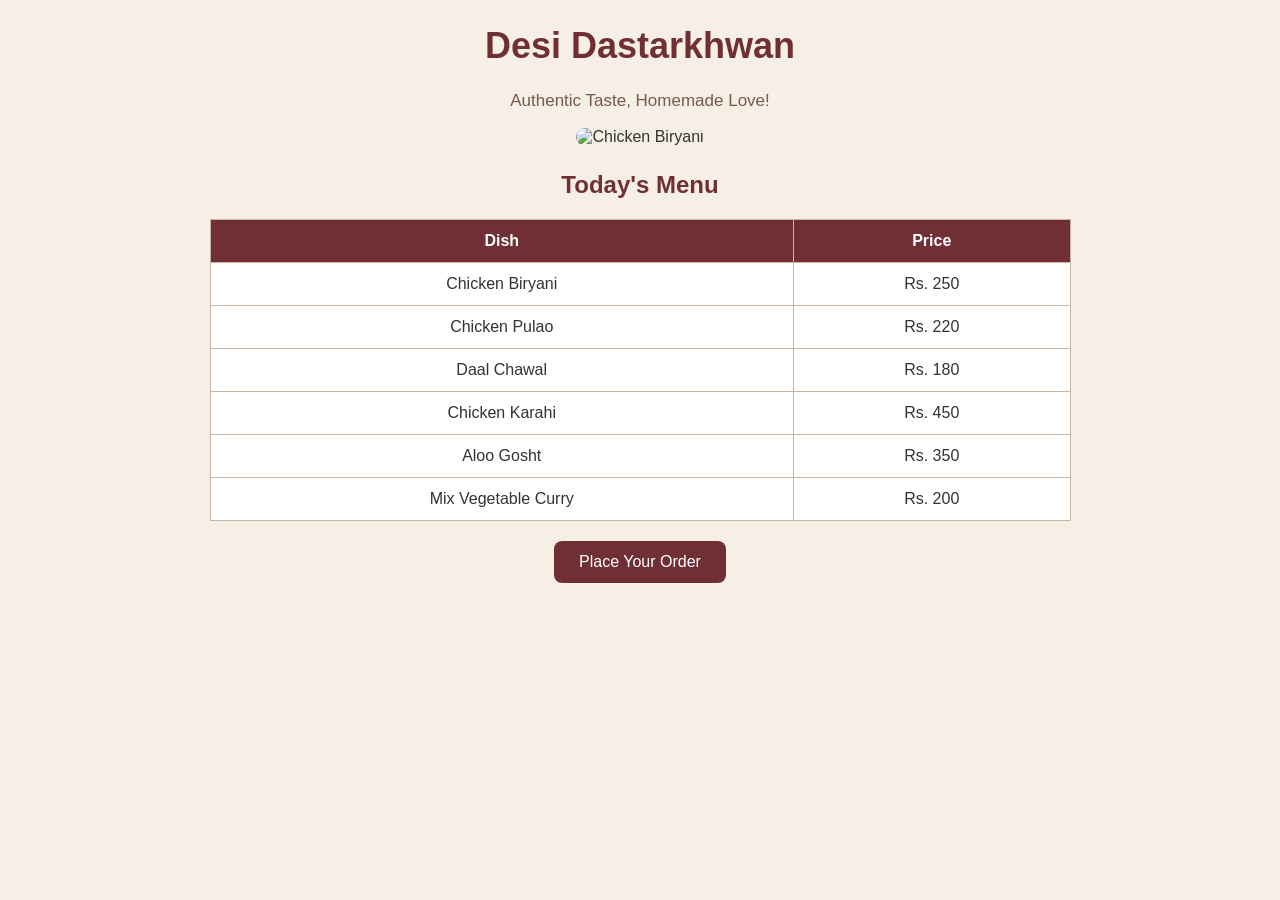
==== index.html @ 455e15aa "ADD lab 11 page" ====
<!--
Muhammad ahmed
26i-3040
A
-->

<!DOCTYPE html>
<html>

<head>
    <title>Desi Dastarkhwan</title>
    <link rel="stylesheet" href="style.css">
</head>

<body>

    <h1>Desi Dastarkhwan</h1>

    <p>Authentic Taste, Homemade Love!</p>

    <img src="images/biryani.jpg" alt="Chicken Biryani">

    <h2>Today's Menu</h2>

    <table>

        <tr>
            <th>Dish</th>
            <th>Price</th>
        </tr>

        <tr>
            <td>Chicken Biryani</td>
            <td>Rs. 250</td>
        </tr>

        <tr>
            <td>Chicken Pulao</td>
            <td>Rs. 220</td>
        </tr>

        <tr>
            <td>Daal Chawal</td>
            <td>Rs. 180</td>
        </tr>

        <tr>
            <td>Chicken Karahi</td>
            <td>Rs. 450</td>
        </tr>

        <tr>
            <td>Aloo Gosht</td>
            <td>Rs. 350</td>
        </tr>

        <tr>
            <td>Mix Vegetable Curry</td>
            <td>Rs. 200</td>
        </tr>

    </table>

    <button onclick="placeOrder()">Place Your Order</button>

    <script>

        function placeOrder() {
            window.alert("Thank you for ordering from Desi Dastarkhwan!");
        }

    </script>

</body>
</html>
---- style.css ----
/*
Muhammad ahmed
26i-3040
A
*/

body {
    background-color: #f6efe5;
    font-family: Arial, sans-serif;
    color: #333333;
    text-align: center;
    margin: 25px;
}

h1 {
    color: #702f35;
    font-size: 36px;
}

p {
    font-size: 17px;
    color: #765a4c;
}

img {
    width: 350px;
    height: 220px;
    object-fit: cover;
    border-radius: 12px;
}

h2 {
    color: #702f35;
    margin-top: 25px;
}

table {
    width: 70%;
    margin: 20px auto;
    border-collapse: collapse;
    background-color: white;
}

th, td {
    border: 1px solid #c9b5a5;
    padding: 12px;
}

th {
    background-color: #702f35;
    color: white;
}

button {
    background-color: #702f35;
    color: white;
    padding: 12px 25px;
    border: none;
    border-radius: 8px;
    font-size: 16px;
    cursor: pointer;
}
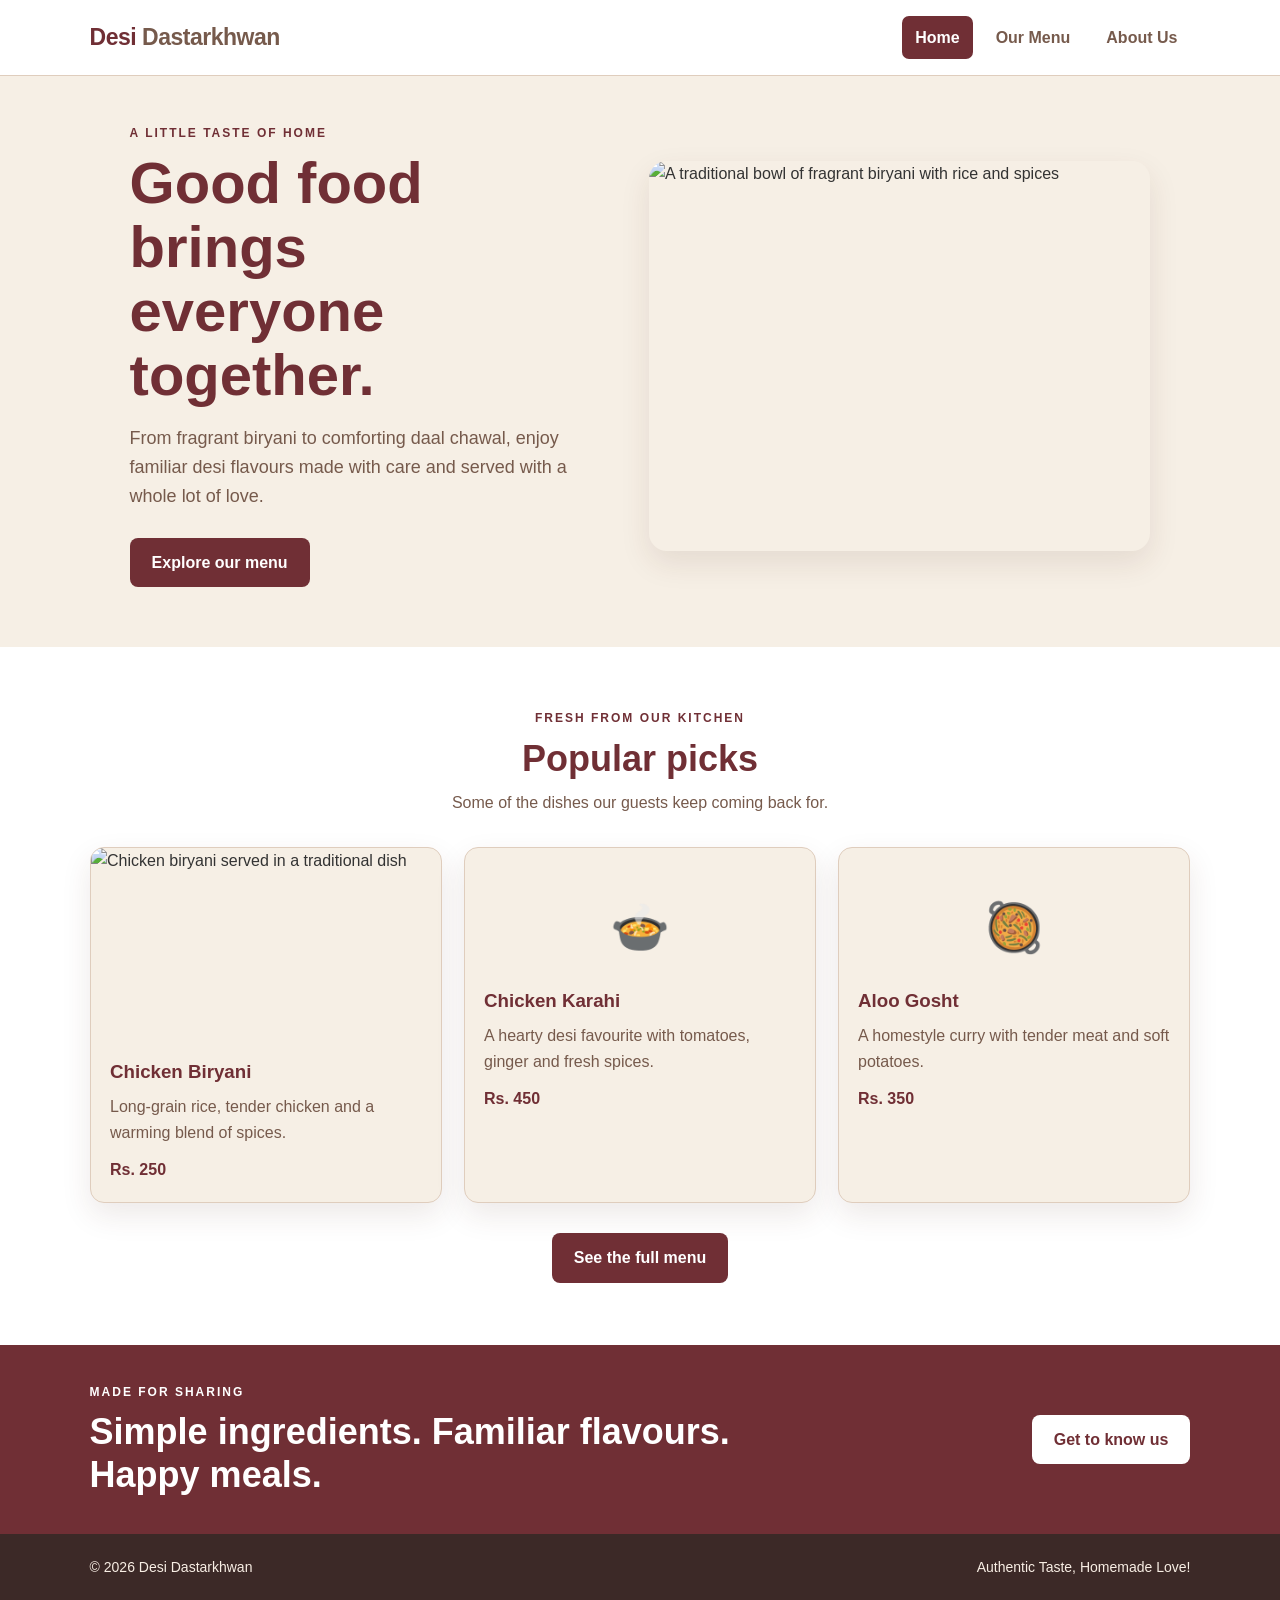
==== commit 673ab376: "all files" ====
--- a/index.html
+++ b/index.html
@@ -1,76 +1,82 @@
-
-<!--
-Muhammad ahmed
-26i-3040
-A
--->
-
 <!DOCTYPE html>
-<html>
-
+<html lang="en">
 <head>
-    <title>Desi Dastarkhwan</title>
+    <meta charset="UTF-8">
+    <meta name="viewport" content="width=device-width, initial-scale=1.0">
+    <meta name="description" content="Desi Dastarkhwan - comforting Pakistani food made with homestyle care.">
+    <title>Desi Dastarkhwan | Home</title>
     <link rel="stylesheet" href="style.css">
 </head>
+<body>
+    <header class="site-header">
+        <a class="brand" href="index.html">Desi <span>Dastarkhwan</span></a>
+        <nav aria-label="Main navigation">
+            <a class="active" href="index.html">Home</a>
+            <a href="menu.html">Our Menu</a>
+            <a href="about.html">About Us</a>
+        </nav>
+    </header>
 
-<body>
+    <main>
+        <section class="hero">
+            <div class="hero-copy">
+                <p class="eyebrow">A little taste of home</p>
+                <h1>Good food brings<br>everyone together.</h1>
+                <p>From fragrant biryani to comforting daal chawal, enjoy familiar desi flavours made with care and served with a whole lot of love.</p>
+                <a class="button-link" href="menu.html">Explore our menu</a>
+            </div>
+            <div class="hero-image">
+                <img src="images/biryani.jpg" alt="A traditional bowl of fragrant biryani with rice and spices">
+            </div>
+        </section>
 
-    <h1>Desi Dastarkhwan</h1>
+        <section class="section">
+            <div class="section-heading">
+                <p class="eyebrow">Fresh from our kitchen</p>
+                <h2>Popular picks</h2>
+                <p>Some of the dishes our guests keep coming back for.</p>
+            </div>
+            <div class="food-grid">
+                <article class="food-card">
+                    <img src="images/biryani.jpg" alt="Chicken biryani served in a traditional dish">
+                    <div class="food-card-content">
+                        <h3>Chicken Biryani</h3>
+                        <p>Long-grain rice, tender chicken and a warming blend of spices.</p>
+                        <strong>Rs. 250</strong>
+                    </div>
+                </article>
+                <article class="food-card text-card">
+                    <div class="food-icon">🍲</div>
+                    <div class="food-card-content">
+                        <h3>Chicken Karahi</h3>
+                        <p>A hearty desi favourite with tomatoes, ginger and fresh spices.</p>
+                        <strong>Rs. 450</strong>
+                    </div>
+                </article>
+                <article class="food-card text-card">
+                    <div class="food-icon">🥘</div>
+                    <div class="food-card-content">
+                        <h3>Aloo Gosht</h3>
+                        <p>A homestyle curry with tender meat and soft potatoes.</p>
+                        <strong>Rs. 350</strong>
+                    </div>
+                </article>
+            </div>
+            <div class="center-action"><a class="button-link" href="menu.html">See the full menu</a></div>
+        </section>
 
-    <p>Authentic Taste, Homemade Love!</p>
+        <section class="welcome-strip">
+            <div>
+                <p class="eyebrow">Made for sharing</p>
+                <h2>Simple ingredients. Familiar flavours. Happy meals.</h2>
+            </div>
+            <a class="button-link button-light" href="about.html">Get to know us</a>
+        </section>
+    </main>
 
-    <img src="images/biryani.jpg" alt="Chicken Biryani">
-
-    <h2>Today's Menu</h2>
-
-    <table>
-
-        <tr>
-            <th>Dish</th>
-            <th>Price</th>
-        </tr>
-
-        <tr>
-            <td>Chicken Biryani</td>
-            <td>Rs. 250</td>
-        </tr>
-
-        <tr>
-            <td>Chicken Pulao</td>
-            <td>Rs. 220</td>
-        </tr>
-
-        <tr>
-            <td>Daal Chawal</td>
-            <td>Rs. 180</td>
-        </tr>
-
-        <tr>
-            <td>Chicken Karahi</td>
-            <td>Rs. 450</td>
-        </tr>
-
-        <tr>
-            <td>Aloo Gosht</td>
-            <td>Rs. 350</td>
-        </tr>
-
-        <tr>
-            <td>Mix Vegetable Curry</td>
-            <td>Rs. 200</td>
-        </tr>
-
-    </table>
-
-    <button onclick="placeOrder()">Place Your Order</button>
-
-    <script>
-
-        function placeOrder() {
-            window.alert("Thank you for ordering from Desi Dastarkhwan!");
-        }
-
-    </script>
-
+    <footer class="site-footer">
+        <p>© 2026 Desi Dastarkhwan</p>
+        <p>Authentic Taste, Homemade Love!</p>
+    </footer>
 </body>
 </html>
--- a/style.css
+++ b/style.css
@@ -1,63 +1,272 @@
-
-/*
-Muhammad ahmed
-26i-3040
-A
-*/
+/* Desi Dastarkhwan - shared styles for all pages */
+:root {
+    --cream: #f6efe5;
+    --cream-dark: #eee1d1;
+    --maroon: #702f35;
+    --maroon-dark: #542229;
+    --brown: #765a4c;
+    --ink: #333333;
+    --white: #ffffff;
+    --border: #dfcdbd;
+    --shadow: 0 12px 30px rgba(75, 43, 34, 0.10);
+}
+
+* { box-sizing: border-box; }
+
+html { scroll-behavior: smooth; }
 
 body {
-    background-color: #f6efe5;
-    font-family: Arial, sans-serif;
-    color: #333333;
+    margin: 0;
+    background: var(--cream);
+    color: var(--ink);
+    font-family: Arial, Helvetica, sans-serif;
+    line-height: 1.6;
+}
+
+.site-header {
+    min-height: 76px;
+    padding: 14px 7%;
+    display: flex;
+    align-items: center;
+    justify-content: space-between;
+    gap: 20px;
+    background: var(--white);
+    border-bottom: 1px solid var(--border);
+}
+
+.brand {
+    color: var(--maroon);
+    font-size: 23px;
+    font-weight: 800;
+    text-decoration: none;
+    letter-spacing: -0.5px;
+}
+
+.brand span { color: var(--brown); }
+
+nav { display: flex; gap: 10px; flex-wrap: wrap; }
+
+nav a {
+    color: var(--brown);
+    text-decoration: none;
+    font-weight: 700;
+    padding: 9px 13px;
+    border-radius: 7px;
+}
+
+nav a:hover, nav a.active {
+    color: var(--white);
+    background: var(--maroon);
+}
+
+.hero {
+    max-width: 1200px;
+    margin: 48px auto 60px;
+    padding: 0 7%;
+    display: grid;
+    grid-template-columns: 1fr 1.05fr;
+    align-items: center;
+    gap: 42px;
+}
+
+.hero-copy h1, .page-banner h1 {
+    color: var(--maroon);
+    font-size: clamp(36px, 5vw, 58px);
+    line-height: 1.1;
+    margin: 8px 0 18px;
+}
+
+.hero-copy > p:not(.eyebrow) {
+    max-width: 520px;
+    color: var(--brown);
+    font-size: 18px;
+    margin-bottom: 27px;
+}
+
+.eyebrow {
+    color: var(--maroon);
+    text-transform: uppercase;
+    font-size: 12px;
+    font-weight: 800;
+    letter-spacing: 2px;
+    margin: 0 0 8px;
+}
+
+.hero-image img, .about-image img {
+    display: block;
+    width: 100%;
+    height: 390px;
+    object-fit: cover;
+    border-radius: 18px;
+    box-shadow: var(--shadow);
+}
+
+.button-link, .button, .small-button {
+    display: inline-block;
+    border: 0;
+    border-radius: 8px;
+    background: var(--maroon);
+    color: var(--white);
+    padding: 12px 22px;
+    font: inherit;
+    font-weight: 700;
+    text-decoration: none;
+    cursor: pointer;
+    transition: background 0.2s ease, transform 0.2s ease;
+}
+
+.button-link:hover, .button:hover:not(:disabled), .small-button:hover {
+    background: var(--maroon-dark);
+    transform: translateY(-1px);
+}
+
+.section {
+    padding: 62px 7%;
+    background: var(--white);
+}
+
+.section-heading { text-align: center; margin: 0 auto 32px; }
+.section-heading h2, .about-copy h2, .welcome-strip h2, .order-panel h2, .contact-section h2 {
+    color: var(--maroon);
+    font-size: clamp(26px, 3vw, 36px);
+    line-height: 1.2;
+    margin: 5px 0 10px;
+}
+.section-heading > p:last-child { color: var(--brown); margin: 0; }
+
+.food-grid {
+    max-width: 1100px;
+    margin: 0 auto;
+    display: grid;
+    grid-template-columns: repeat(3, 1fr);
+    gap: 22px;
+}
+
+.food-card {
+    overflow: hidden;
+    background: var(--cream);
+    border: 1px solid var(--border);
+    border-radius: 14px;
+    box-shadow: var(--shadow);
+}
+
+.food-card > img { width: 100%; height: 190px; object-fit: cover; display: block; }
+.food-card-content { padding: 19px; }
+.food-card h3 { color: var(--maroon); margin: 0 0 7px; }
+.food-card p { color: var(--brown); margin: 0 0 12px; }
+.food-card strong { color: var(--maroon); }
+.text-card { padding-top: 22px; }
+.food-icon { font-size: 48px; text-align: center; padding: 20px 0 0; }
+.center-action { text-align: center; margin-top: 30px; }
+
+.welcome-strip {
+    padding: 38px 7%;
+    background: var(--maroon);
+    color: var(--white);
+    display: flex;
+    align-items: center;
+    justify-content: space-between;
+    gap: 25px;
+}
+.welcome-strip .eyebrow, .welcome-strip h2 { color: var(--white); }
+.welcome-strip h2 { max-width: 650px; margin-bottom: 0; }
+.button-light { background: var(--white); color: var(--maroon); white-space: nowrap; }
+.button-light:hover { background: var(--cream-dark); }
+
+.page-banner {
     text-align: center;
-    margin: 25px;
-}
-
-h1 {
-    color: #702f35;
-    font-size: 36px;
-}
-
-p {
-    font-size: 17px;
-    color: #765a4c;
-}
-
-img {
-    width: 350px;
-    height: 220px;
-    object-fit: cover;
+    padding: 58px 7% 54px;
+    background: var(--cream-dark);
+}
+.page-banner h1 { font-size: clamp(36px, 5vw, 48px); margin-bottom: 12px; }
+.page-banner > p:last-child { color: var(--brown); margin: 0 auto; max-width: 650px; }
+
+.menu-section { min-height: 480px; }
+.table-wrap { max-width: 1000px; margin: 0 auto; overflow-x: auto; }
+table {
+    width: 100%;
+    border-collapse: collapse;
+    background: var(--white);
+    border: 1px solid var(--border);
+    border-radius: 10px;
+    overflow: hidden;
+}
+th, td { padding: 15px 17px; text-align: left; border-bottom: 1px solid var(--border); }
+th { background: var(--maroon); color: var(--white); }
+tbody tr:last-child td { border-bottom: 0; }
+tbody tr:nth-child(even) { background: #fbf7f2; }
+td:first-child { font-weight: 700; color: var(--maroon); }
+.small-button { padding: 7px 13px; font-size: 14px; }
+.menu-note { max-width: 1000px; margin: 13px auto 0; color: var(--brown); font-size: 14px; }
+
+.order-panel {
+    max-width: 1000px;
+    margin: 30px auto 0;
+    padding: 22px 25px;
+    border: 1px solid var(--border);
     border-radius: 12px;
-}
-
-h2 {
-    color: #702f35;
-    margin-top: 25px;
-}
-
-table {
-    width: 70%;
-    margin: 20px auto;
-    border-collapse: collapse;
-    background-color: white;
-}
-
-th, td {
-    border: 1px solid #c9b5a5;
-    padding: 12px;
-}
-
-th {
-    background-color: #702f35;
-    color: white;
-}
-
-button {
-    background-color: #702f35;
-    color: white;
-    padding: 12px 25px;
-    border: none;
-    border-radius: 8px;
-    font-size: 16px;
-    cursor: pointer;
-}
+    background: var(--cream);
+    display: flex;
+    justify-content: space-between;
+    align-items: center;
+    gap: 20px;
+}
+.order-panel h2 { font-size: 24px; }
+.order-panel p:last-child { color: var(--brown); margin-bottom: 0; }
+.button:disabled { opacity: 0.5; cursor: not-allowed; }
+
+.about-layout {
+    display: grid;
+    grid-template-columns: 1fr 1fr;
+    gap: 48px;
+    align-items: center;
+}
+.about-image img { height: 360px; }
+.about-copy p:not(.eyebrow) { color: var(--brown); }
+.about-copy .button-link { margin-top: 10px; }
+
+.contact-section { padding: 60px 7%; }
+.contact-card {
+    max-width: 650px;
+    margin: 0 auto;
+    padding: 24px 30px;
+    background: var(--white);
+    border: 1px solid var(--border);
+    border-radius: 12px;
+    box-shadow: var(--shadow);
+}
+.contact-card p { margin: 8px 0; color: var(--brown); }
+.contact-card strong { color: var(--maroon); }
+
+.site-footer {
+    padding: 22px 7%;
+    background: #3c2927;
+    color: #f8eee4;
+    display: flex;
+    justify-content: space-between;
+    gap: 15px;
+    flex-wrap: wrap;
+    font-size: 14px;
+}
+.site-footer p { margin: 0; }
+
+@media (max-width: 760px) {
+    .site-header { flex-direction: column; padding: 17px 5%; }
+    nav { justify-content: center; }
+    .hero { grid-template-columns: 1fr; margin-top: 30px; gap: 25px; }
+    .hero-image img { height: 280px; }
+    .food-grid { grid-template-columns: 1fr; max-width: 460px; }
+    .welcome-strip, .order-panel { flex-direction: column; align-items: flex-start; }
+    .about-layout { grid-template-columns: 1fr; gap: 28px; }
+    .about-image img { height: 280px; }
+    th, td { padding: 11px 12px; }
+}
+
+@media (max-width: 430px) {
+    .brand { font-size: 21px; }
+    nav { gap: 2px; }
+    nav a { padding: 8px 9px; font-size: 14px; }
+    .section { padding: 45px 5%; }
+    .page-banner { padding: 44px 5%; }
+    .contact-card { padding: 20px; }
+}
